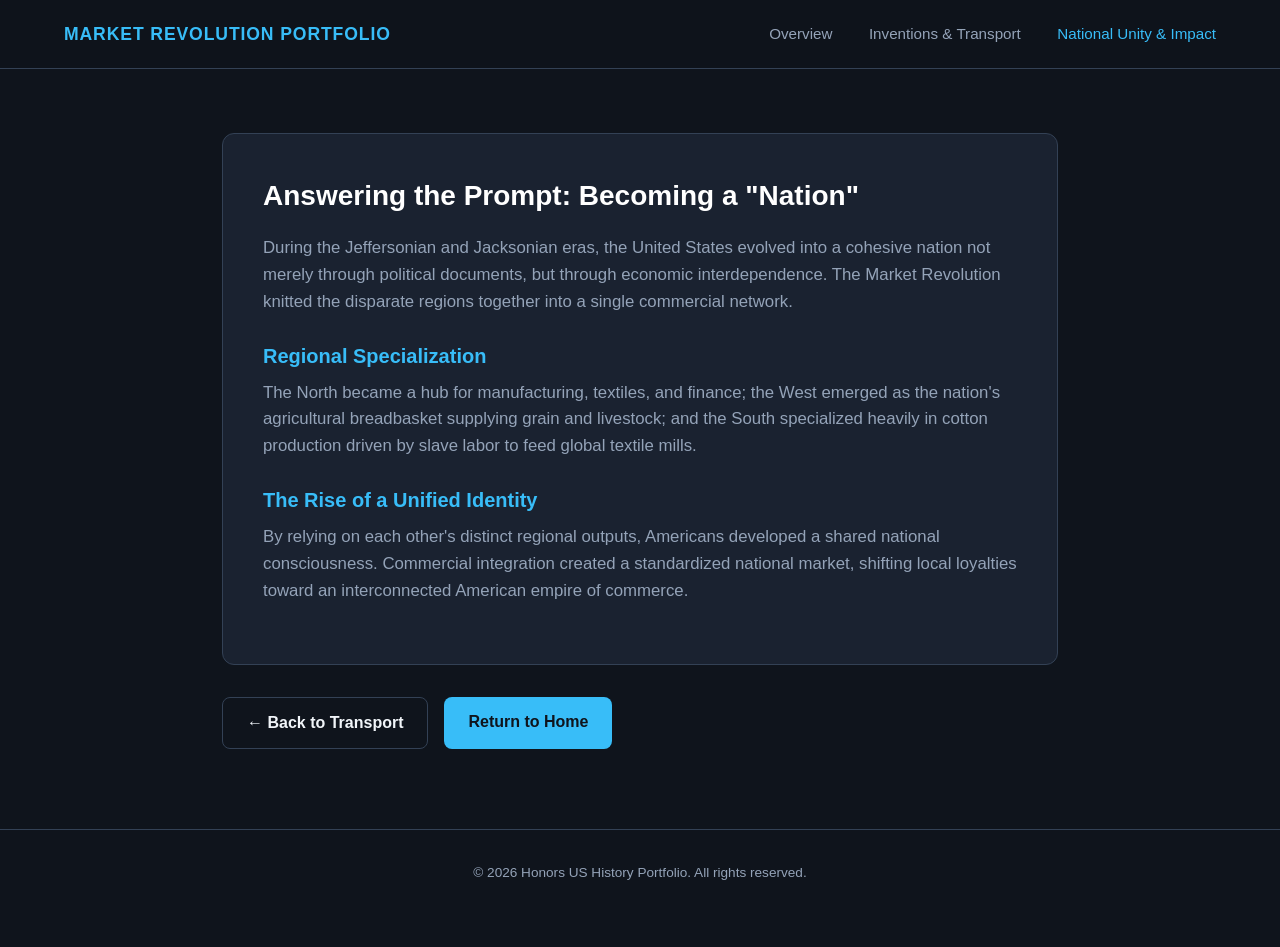
==== economy.html @ ea24281a "Create economy.html" ====
<!DOCTYPE html>
<html lang="en">
<head>
  <meta charset="utf-8">
  <meta name="viewport" content="width=device-width, initial-scale=1">
  <title>National Unity & Impact | Market Revolution</title>
  <link rel="stylesheet" href="style.css">
</head>
<body>

  <header class="site-header">
    <div class="brand">MARKET REVOLUTION PORTFOLIO</div>
    <nav>
      <a href="index.html">Overview</a>
      <a href="transport.html">Inventions & Transport</a>
      <a href="economy.html" class="active">National Unity & Impact</a>
    </nav>
  </header>

  <main class="content-section" style="margin-top: 4rem;">
    <div class="card">
      <h2>Answering the Prompt: Becoming a "Nation"</h2>
      <p>During the Jeffersonian and Jacksonian eras, the United States evolved into a cohesive nation not merely through political documents, but through economic interdependence. The Market Revolution knitted the disparate regions together into a single commercial network.</p>
      
      <h3>Regional Specialization</h3>
      <p>The North became a hub for manufacturing, textiles, and finance; the West emerged as the nation's agricultural breadbasket supplying grain and livestock; and the South specialized heavily in cotton production driven by slave labor to feed global textile mills.</p>

      <h3>The Rise of a Unified Identity</h3>
      <p>By relying on each other's distinct regional outputs, Americans developed a shared national consciousness. Commercial integration created a standardized national market, shifting local loyalties toward an interconnected American empire of commerce.</p>
    </div>

    <div class="actions">
      <a href="transport.html" class="button secondary">&larr; Back to Transport</a>
      <a href="index.html" class="button primary">Return to Home</a>
    </div>
  </main>

  <footer>
    &copy; 2026 Honors US History Portfolio. All rights reserved.
  </footer>

</body>
</html>
---- style.css ----
:root {
  --bg-color: #0f141c;
  --card-bg: #1a2230;
  --text-main: #f1f5f9;
  --text-muted: #94a3b8;
  --accent: #38bdf8;
  --accent-hover: #0ea5e9;
  --border: #334155;
}

* {
  margin: 0;
  padding: 0;
  box-sizing: border-box;
}

body {
  font-family: -apple-system, BlinkMacSystemFont, "Segoe UI", Roboto, Helvetica, Arial, sans-serif;
  background-color: var(--bg-color);
  color: var(--text-main);
  line-height: 1.6;
  padding-bottom: 4rem;
}

/* Header & Navigation */
.site-header {
  background-color: rgba(15, 20, 28, 0.95);
  border-bottom: 1px solid var(--border);
  position: sticky;
  top: 0;
  z-index: 100;
  backdrop-filter: blur(8px);
  display: flex;
  justify-content: space-between;
  align-items: center;
  padding: 1.25rem 5%;
}

.brand {
  font-weight: 700;
  font-size: 1.1rem;
  letter-spacing: 0.05em;
  color: var(--accent);
}

nav a {
  color: var(--text-muted);
  text-decoration: none;
  margin-left: 2rem;
  font-size: 0.95rem;
  font-weight: 500;
  transition: color 0.2s ease;
}

nav a:hover, nav a.active {
  color: var(--accent);
}

/* Hero Section */
.hero {
  max-width: 900px;
  margin: 4rem auto 2rem auto;
  padding: 0 2rem;
}

.eyebrow {
  text-transform: uppercase;
  font-size: 0.85rem;
  letter-spacing: 0.15em;
  color: var(--accent);
  margin-bottom: 0.75rem;
  font-weight: 600;
}

h1 {
  font-size: 3rem;
  font-weight: 800;
  letter-spacing: -0.025em;
  margin-bottom: 1.5rem;
  color: #ffffff;
}

.subtitle {
  font-size: 1.2rem;
  color: var(--text-muted);
  margin-bottom: 2.5rem;
}

/* Content Cards & Layout */
.content-section {
  max-width: 900px;
  margin: 2rem auto;
  padding: 0 2rem;
}

.card {
  background-color: var(--card-bg);
  border: 1px solid var(--border);
  border-radius: 12px;
  padding: 2.5rem;
  margin-bottom: 2rem;
}

.card h2 {
  font-size: 1.75rem;
  margin-bottom: 1rem;
  color: #ffffff;
}

.card h3 {
  font-size: 1.25rem;
  margin-top: 1.5rem;
  margin-bottom: 0.5rem;
  color: var(--accent);
}

.card p {
  color: var(--text-muted);
  margin-bottom: 1.2rem;
  font-size: 1.05rem;
}

/* Action Buttons */
.actions {
  display: flex;
  gap: 1rem;
  margin-top: 2rem;
}

.button {
  display: inline-block;
  padding: 0.75rem 1.5rem;
  border-radius: 8px;
  font-weight: 600;
  text-decoration: none;
  transition: all 0.2s ease;
}

.button.primary {
  background-color: var(--accent);
  color: #0f141c;
}

.button.primary:hover {
  background-color: var(--accent-hover);
}

.button.secondary {
  background-color: transparent;
  border: 1px solid var(--border);
  color: var(--text-main);
}

.button.secondary:hover {
  border-color: var(--accent);
  color: var(--accent);
}

/* Footer */
footer {
  text-align: center;
  margin-top: 5rem;
  color: var(--text-muted);
  font-size: 0.85rem;
  border-top: 1px solid var(--border);
  padding-top: 2rem;
}
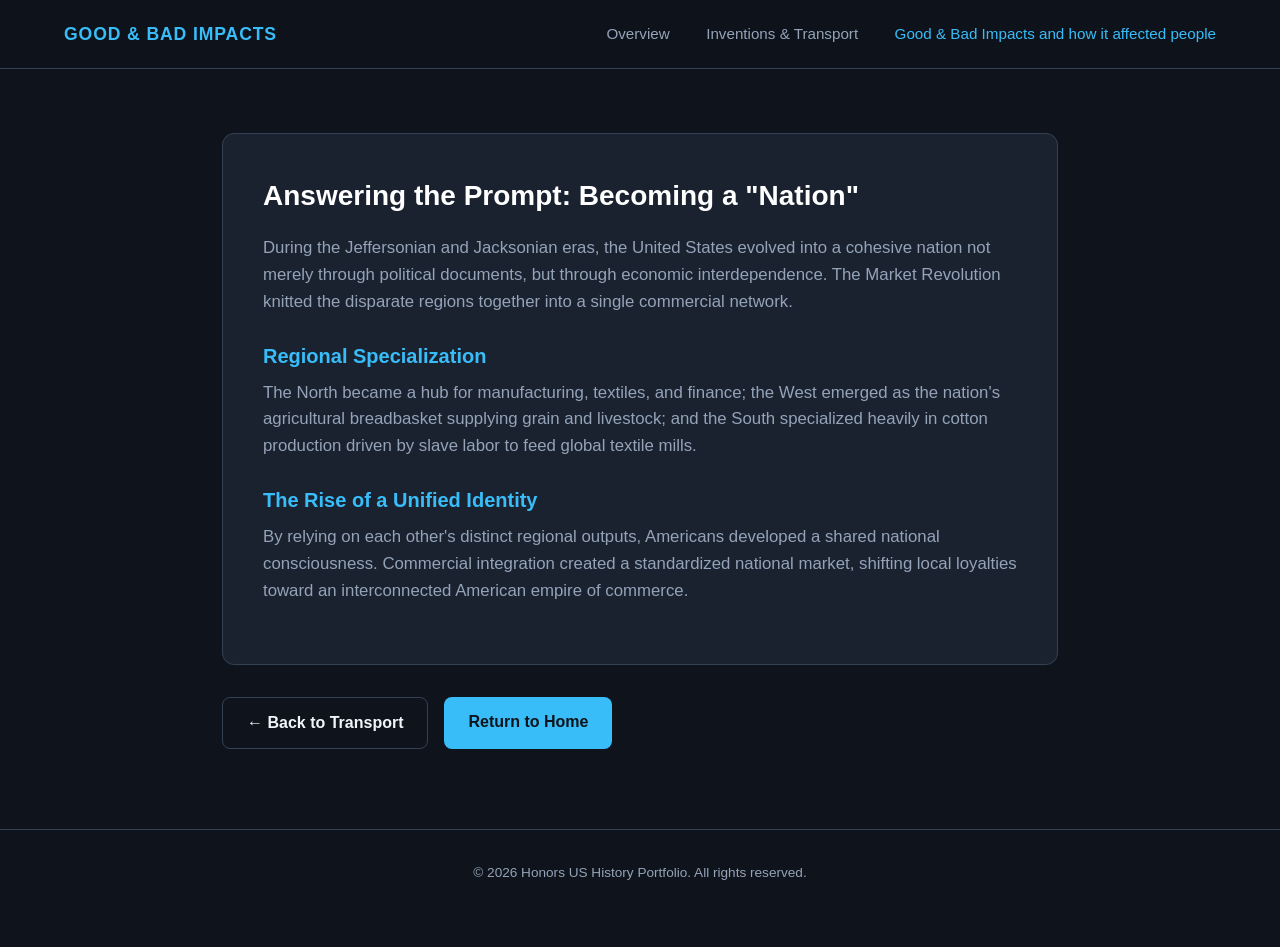
==== commit 5f2ddaa8: "Update economy.html" ====
--- a/economy.html
+++ b/economy.html
@@ -2,18 +2,18 @@
 <html lang="en">
 <head>
   <meta charset="utf-8">
-  <meta name="viewport" content="width=device-width, initial-scale=1">
-  <title>National Unity & Impact | Market Revolution</title>
+  <meta name="viewport" content="width=device-width, initial-scale=1.0">
+  <title>Good & Bad Impacts | Market Revolution</title>
   <link rel="stylesheet" href="style.css">
 </head>
 <body>
 
   <header class="site-header">
-    <div class="brand">MARKET REVOLUTION PORTFOLIO</div>
+    <div class="brand">GOOD & BAD IMPACTS</div>
     <nav>
       <a href="index.html">Overview</a>
       <a href="transport.html">Inventions & Transport</a>
-      <a href="economy.html" class="active">National Unity & Impact</a>
+      <a href="economy.html" class="active">Good & Bad Impacts and how it affected people</a>
     </nav>
   </header>
 
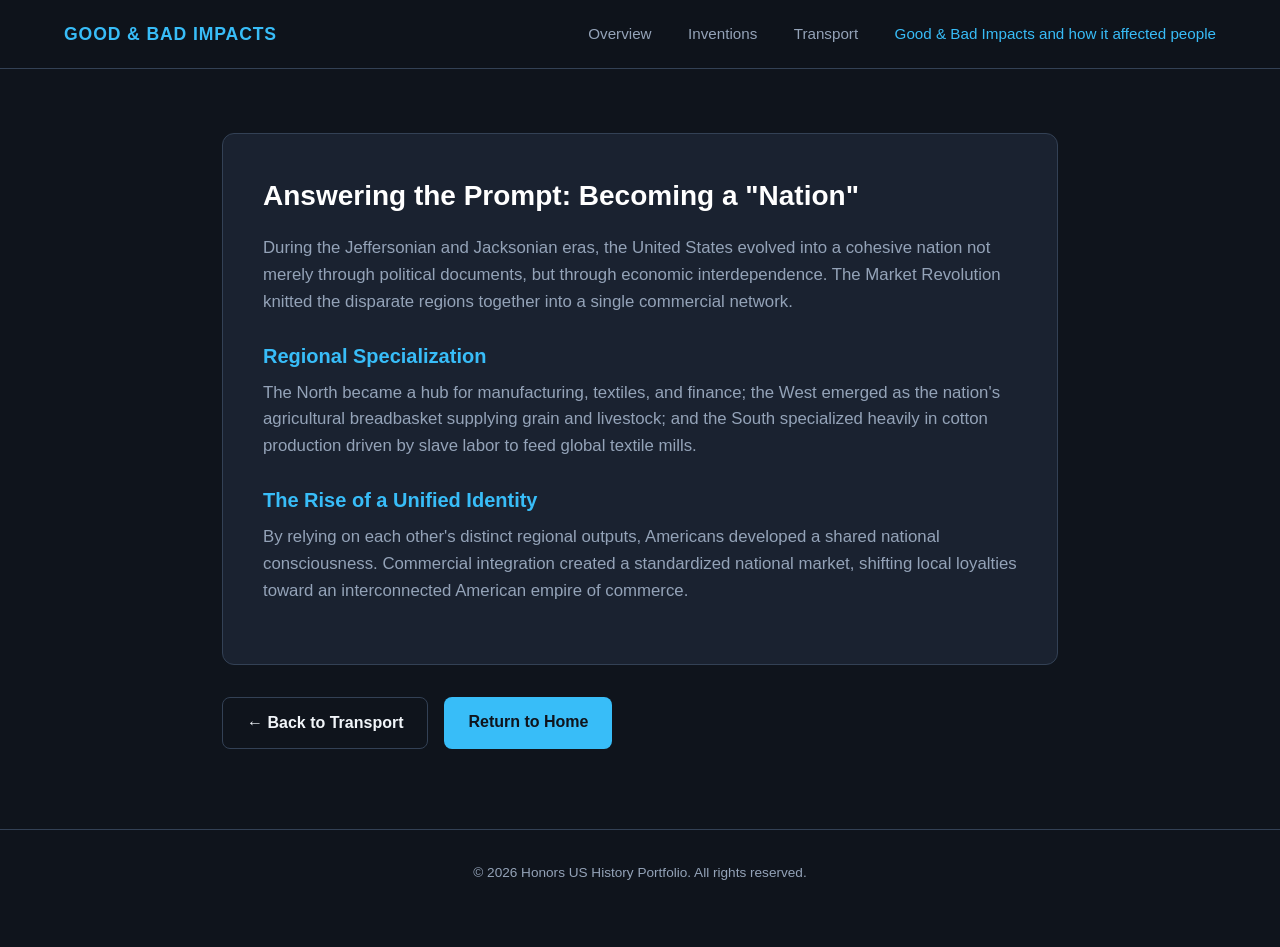
==== commit 75ee60f5: "Update economy.html" ====
--- a/economy.html
+++ b/economy.html
@@ -12,7 +12,8 @@
     <div class="brand">GOOD & BAD IMPACTS</div>
     <nav>
       <a href="index.html">Overview</a>
-      <a href="transport.html">Inventions & Transport</a>
+      <a href="inventions.html">Inventions</a>
+      <a href="transport.html">Transport</a>
       <a href="economy.html" class="active">Good & Bad Impacts and how it affected people</a>
     </nav>
   </header>
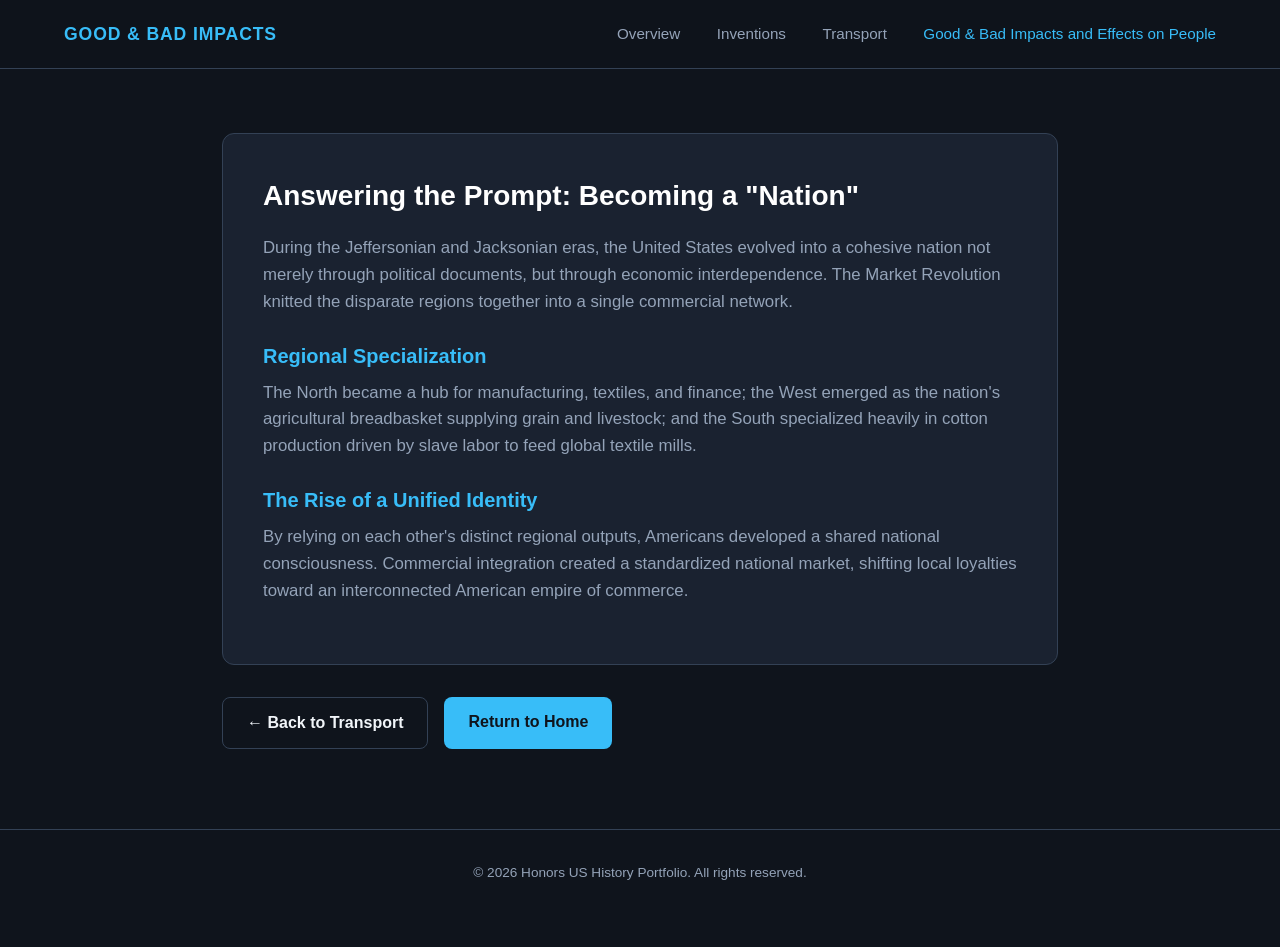
==== commit f53a8435: "Update economy.html" ====
--- a/economy.html
+++ b/economy.html
@@ -14,7 +14,7 @@
       <a href="index.html">Overview</a>
       <a href="inventions.html">Inventions</a>
       <a href="transport.html">Transport</a>
-      <a href="economy.html" class="active">Good & Bad Impacts and how it affected people</a>
+      <a href="economy.html" class="active">Good & Bad Impacts and Effects on People</a>
     </nav>
   </header>
 
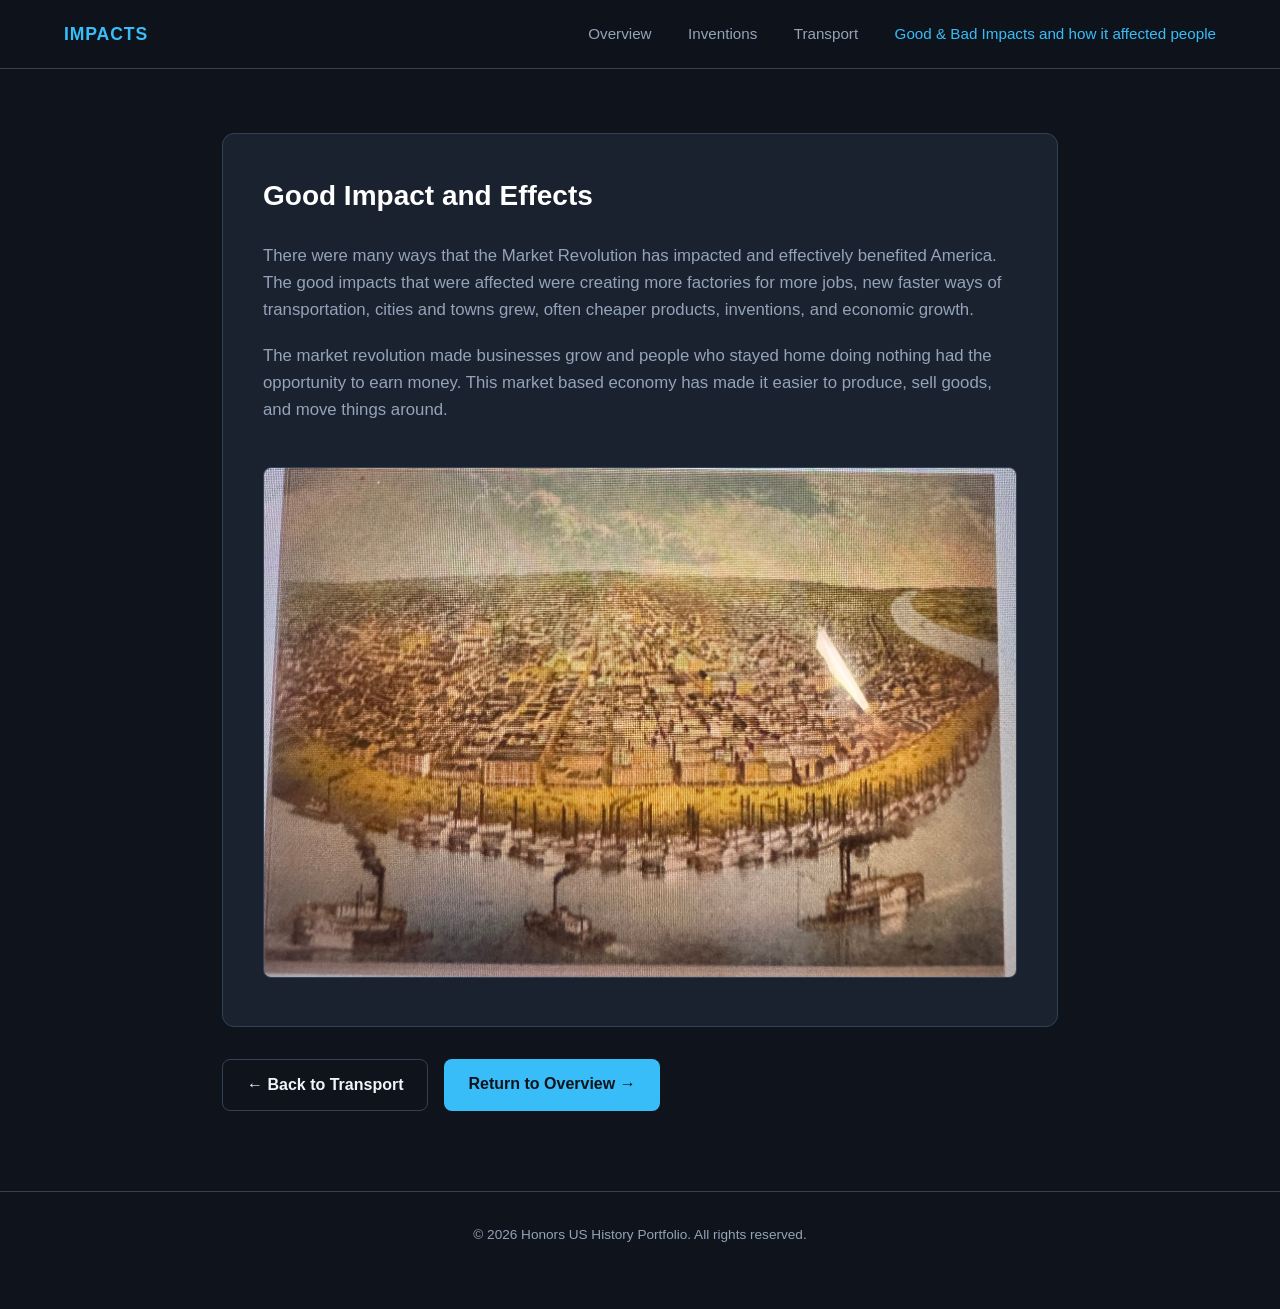
==== commit 419a5239: "Update economy.html" ====
--- a/economy.html
+++ b/economy.html
@@ -3,36 +3,69 @@
 <head>
   <meta charset="utf-8">
   <meta name="viewport" content="width=device-width, initial-scale=1.0">
-  <title>Good & Bad Impacts | Market Revolution</title>
+  <title>Economic Impacts | Market Revolution</title>
   <link rel="stylesheet" href="style.css">
+  <style>
+    /* Center layout for full description above image */
+    .stacked-content {
+      display: flex;
+      flex-direction: column;
+      align-items: center;
+      gap: 1.5rem;
+      margin-top: 1.5rem;
+    }
+    .full-text {
+      width: 100%;
+      text-align: left;
+    }
+    .full-image {
+      width: 100%;
+      max-width: 800px;
+      text-align: center;
+    }
+    .full-image img {
+      width: 100%;
+      height: auto;
+      border-radius: 8px;
+      border: 1px solid var(--border);
+    }
+  </style>
 </head>
 <body>
 
   <header class="site-header">
-    <div class="brand">GOOD & BAD IMPACTS</div>
+    <div class="brand">IMPACTS</div>
     <nav>
       <a href="index.html">Overview</a>
       <a href="inventions.html">Inventions</a>
       <a href="transport.html">Transport</a>
-      <a href="economy.html" class="active">Good & Bad Impacts and Effects on People</a>
+      <a href="economy.html" class="active">Good & Bad Impacts and how it affected people</a>
     </nav>
   </header>
 
   <main class="content-section" style="margin-top: 4rem;">
+    
+    <!-- Good Impact and Effects Card -->
     <div class="card">
-      <h2>Answering the Prompt: Becoming a "Nation"</h2>
-      <p>During the Jeffersonian and Jacksonian eras, the United States evolved into a cohesive nation not merely through political documents, but through economic interdependence. The Market Revolution knitted the disparate regions together into a single commercial network.</p>
+      <h2>Good Impact and Effects</h2>
       
-      <h3>Regional Specialization</h3>
-      <p>The North became a hub for manufacturing, textiles, and finance; the West emerged as the nation's agricultural breadbasket supplying grain and livestock; and the South specialized heavily in cotton production driven by slave labor to feed global textile mills.</p>
-
-      <h3>The Rise of a Unified Identity</h3>
-      <p>By relying on each other's distinct regional outputs, Americans developed a shared national consciousness. Commercial integration created a standardized national market, shifting local loyalties toward an interconnected American empire of commerce.</p>
+      <div class="stacked-content">
+        <!-- Text description in the middle -->
+        <div class="full-text">
+          <p>There were many ways that the Market Revolution has impacted and effectively benefited America. The good impacts that were affected were creating more factories for more jobs, new faster ways of transportation, cities and towns grew, often cheaper products, inventions, and economic growth.</p>
+          <p>The market revolution made businesses grow and people who stayed home doing nothing had the opportunity to earn money. This market based economy has made it easier to produce, sell goods, and move things around.</p>
+        </div>
+        
+        <!-- Image below the text -->
+        <div class="full-image">
+          <img src="IMG_2854.jpeg" alt="Growing cities and river trade during the Market Revolution">
+        </div>
+      </div>
     </div>
 
     <div class="actions">
       <a href="transport.html" class="button secondary">&larr; Back to Transport</a>
-      <a href="index.html" class="button primary">Return to Home</a>
+      <a href="index.html" class="button primary">Return to Overview &rarr;</a>
     </div>
   </main>
 
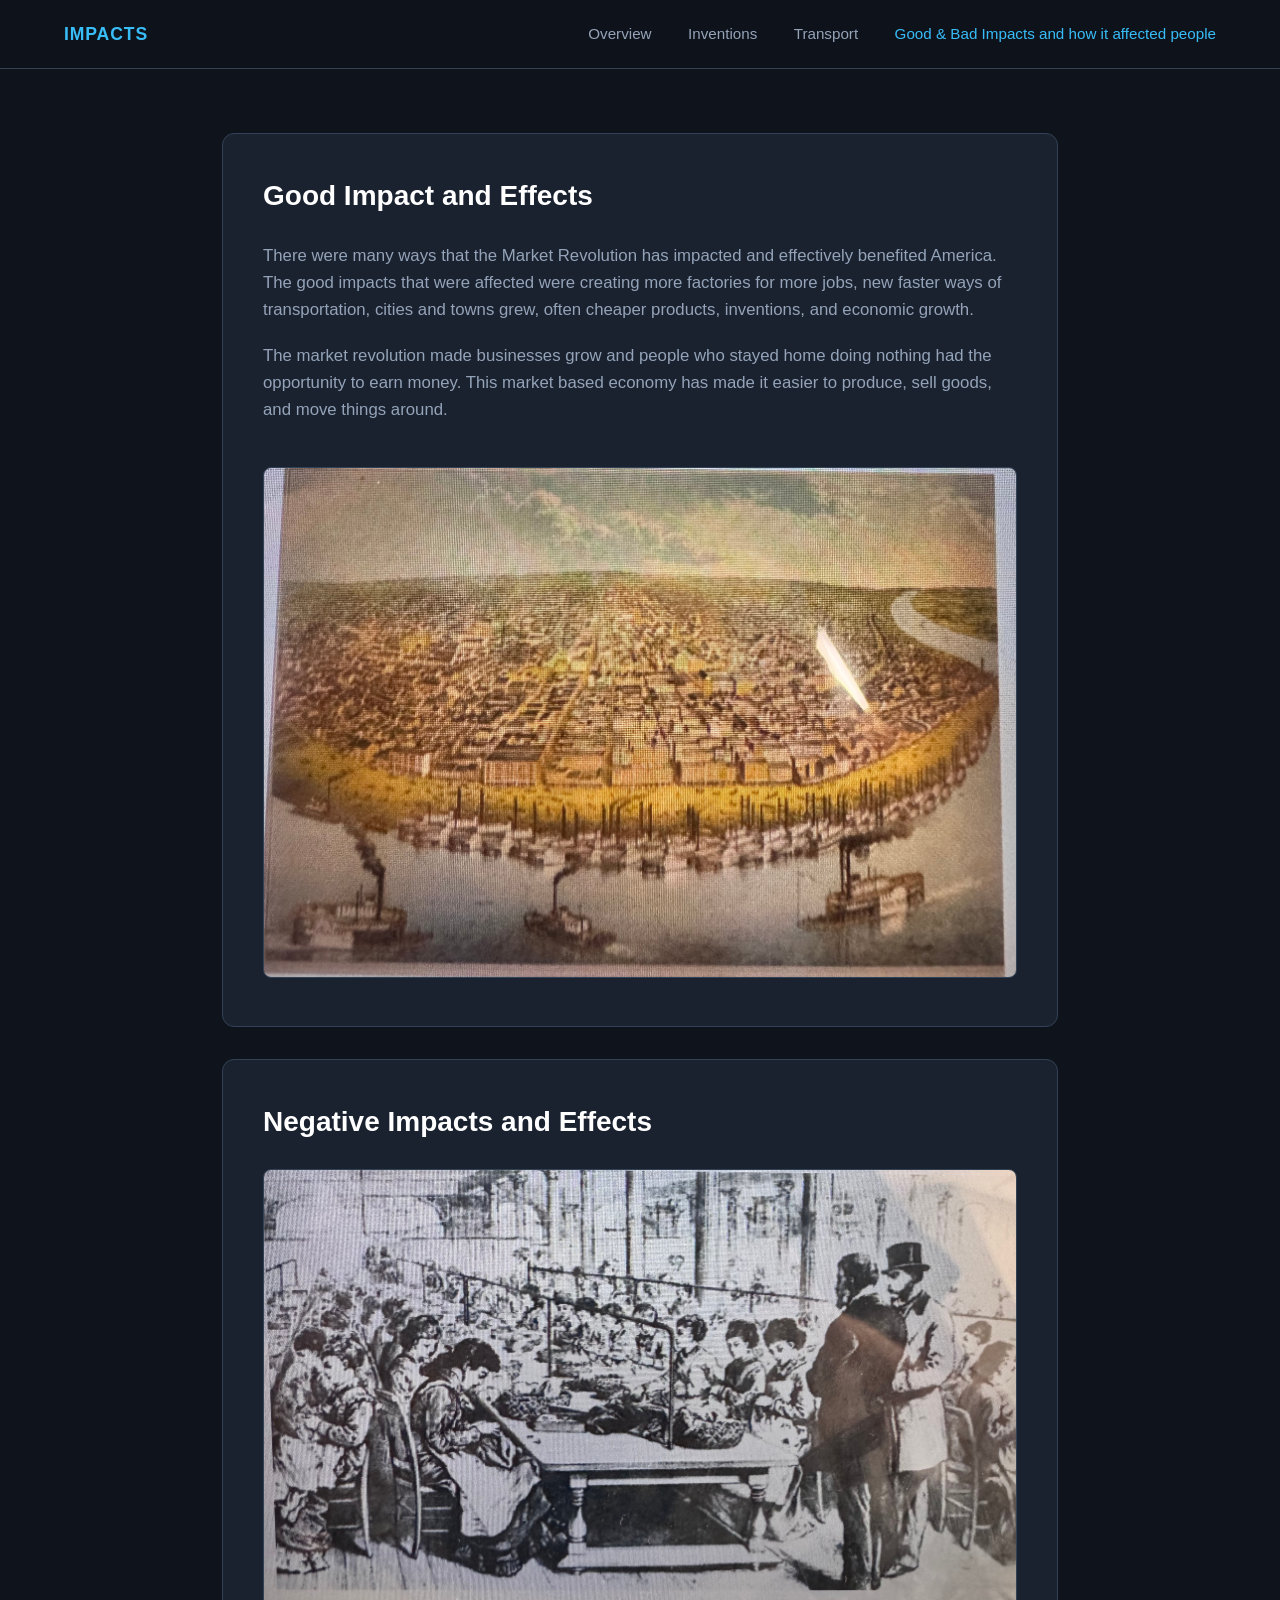
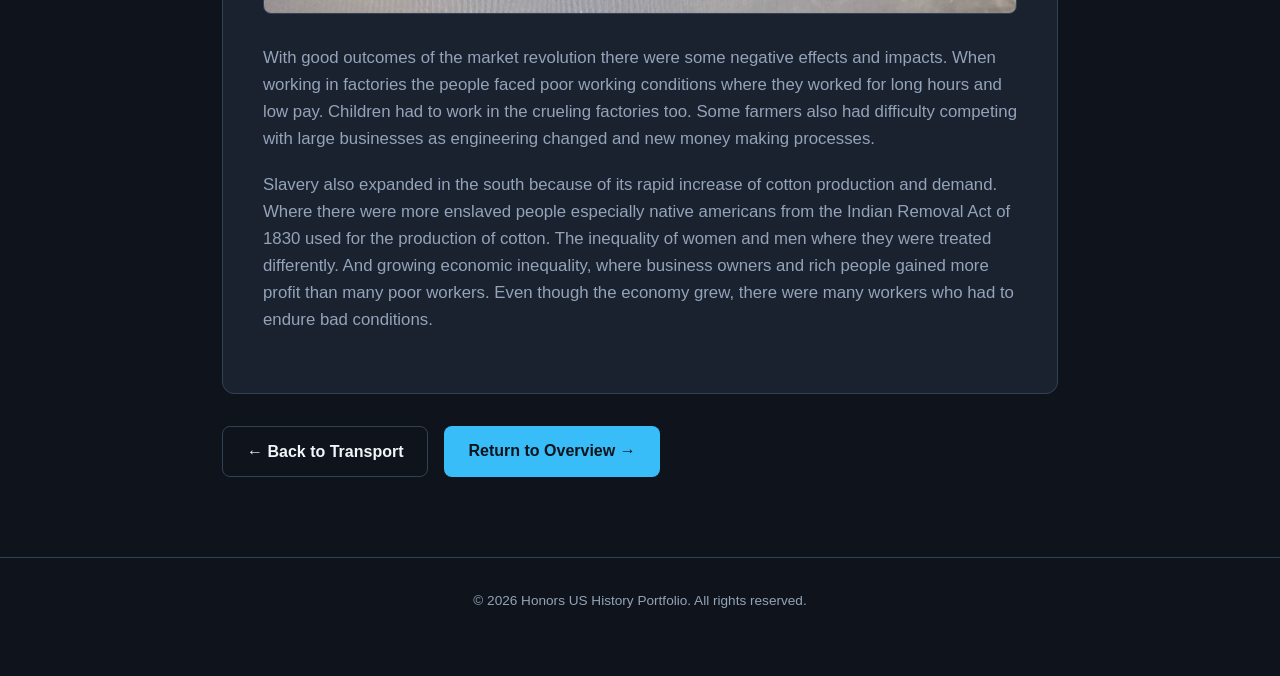
==== commit a64e0c36: "Update economy.html" ====
--- a/economy.html
+++ b/economy.html
@@ -6,7 +6,7 @@
   <title>Economic Impacts | Market Revolution</title>
   <link rel="stylesheet" href="style.css">
   <style>
-    /* Center layout for full description above image */
+    /* Stacked layout for text and full-width images */
     .stacked-content {
       display: flex;
       flex-direction: column;
@@ -45,7 +45,7 @@
 
   <main class="content-section" style="margin-top: 4rem;">
     
-    <!-- Good Impact and Effects Card -->
+    <!-- 1. Good Impact and Effects -->
     <div class="card">
       <h2>Good Impact and Effects</h2>
       
@@ -63,6 +63,24 @@
       </div>
     </div>
 
+    <!-- 2. Negative Impacts and Effects -->
+    <div class="card">
+      <h2>Negative Impacts and Effects</h2>
+      
+      <div class="stacked-content">
+        <!-- Image on top -->
+        <div class="full-image">
+          <img src="IMG_2856.jpeg" alt="Factory workers facing difficult working conditions">
+        </div>
+
+        <!-- Text description below image -->
+        <div class="full-text">
+          <p>With good outcomes of the market revolution there were some negative effects and impacts. When working in factories the people faced poor working conditions where they worked for long hours and low pay. Children had to work in the crueling factories too. Some farmers also had difficulty competing with large businesses as engineering changed and new money making processes.</p>
+          <p>Slavery also expanded in the south because of its rapid increase of cotton production and demand. Where there were more enslaved people especially native americans from the Indian Removal Act of 1830 used for the production of cotton. The inequality of women and men where they were treated differently. And growing economic inequality, where business owners and rich people gained more profit than many poor workers. Even though the economy grew, there were many workers who had to endure bad conditions.</p>
+        </div>
+      </div>
+    </div>
+
     <div class="actions">
       <a href="transport.html" class="button secondary">&larr; Back to Transport</a>
       <a href="index.html" class="button primary">Return to Overview &rarr;</a>
